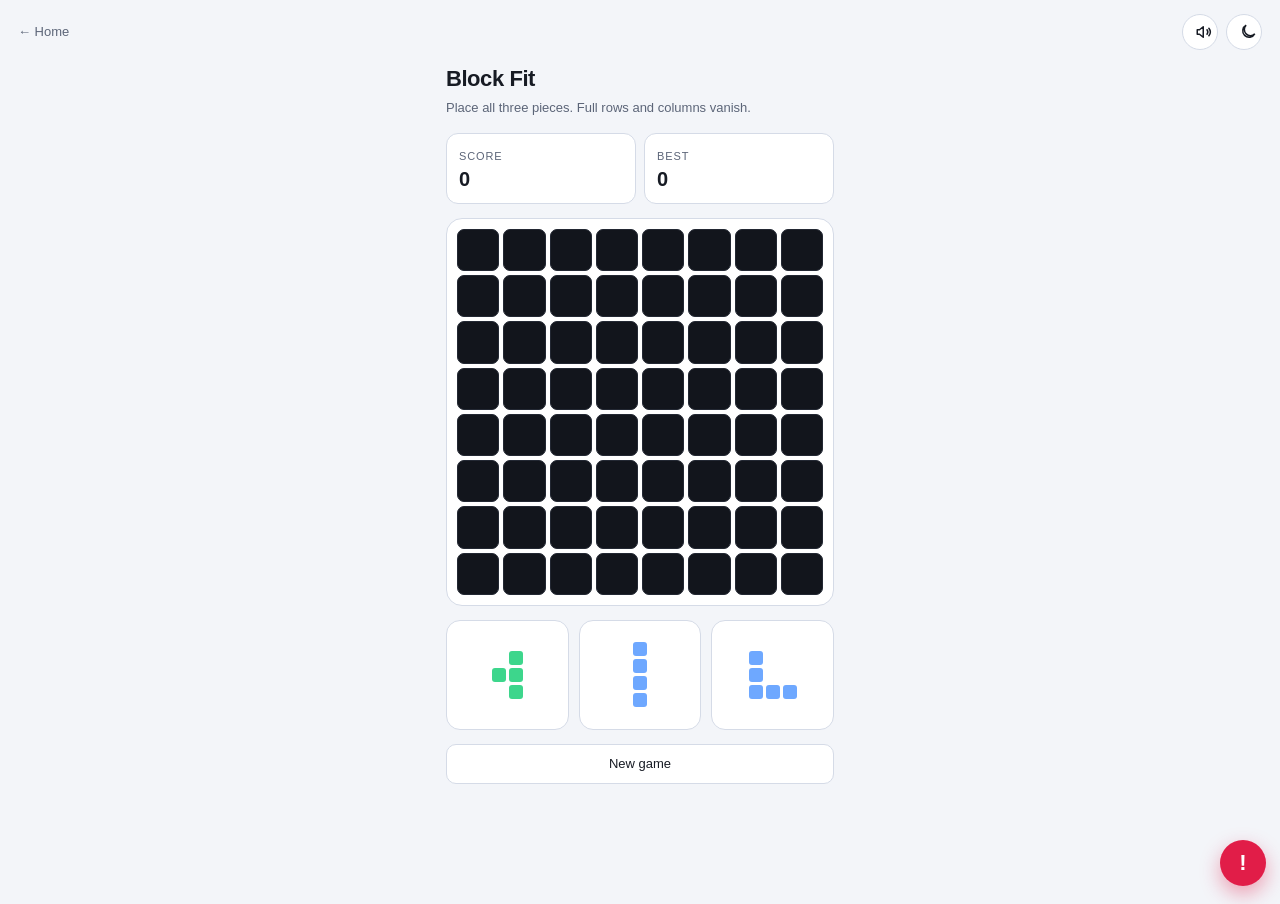
==== games/block-fit/index.html @ 98787c84 "Site-wide theme, scaling, panic cover, and Link to QR Light/dark follows the device on first visit a" ====
<!DOCTYPE html>
<html lang="en">
<head>
  <meta charset="UTF-8" />
  <meta name="viewport" content="width=device-width, initial-scale=1, maximum-scale=1, user-scalable=no, viewport-fit=cover" />
  <title>Block Fit</title>
  <meta name="description" content="Place pieces, clear lines." />
  <meta name="referrer" content="no-referrer" />
  <link rel="icon" href="data:image/svg+xml,%3Csvg xmlns='http://www.w3.org/2000/svg' viewBox='0 0 16 16'%3E%3Crect width='16' height='16' rx='4' fill='%23171a21'/%3E%3Crect x='3' y='3' width='4' height='4' rx='1' fill='%236ea8ff'/%3E%3Crect x='8' y='3' width='5' height='4' rx='1' fill='%233dd68c'/%3E%3Crect x='3' y='8' width='10' height='5' rx='1' fill='%23ffb020'/%3E%3C/svg%3E" />
  <style>
    :root {
      --bg: #0f1115; --panel: #171a21; --panel-2: #1e232d; --line: #2a3140;
      --text: #e8edf5; --muted: #8b95a8; --accent: #6ea8ff; --gap: 4px;
    }
    * { box-sizing: border-box; }
    html, body { margin: 0; background: var(--bg); color: var(--text); font: 15px/1.4 -apple-system, BlinkMacSystemFont, "Segoe UI", sans-serif; }
    body { min-height: 100vh; touch-action: none; overflow-x: hidden; }
    .bar { display: flex; justify-content: space-between; align-items: center; padding: 14px 18px; gap: 8px; }
    .bar a { color: var(--muted); text-decoration: none; font-size: 13px; }
    .bar a:hover { color: var(--accent); }
    .bar button {
      appearance: none; background: var(--panel); border: 1px solid var(--line); color: var(--text);
      border-radius: 999px; padding: 6px 12px; cursor: pointer; font: inherit; font-size: 13px;
    }
    .wrap { max-width: 420px; margin: 0 auto; padding: 0 16px 48px; }
    h1 { font-size: 22px; letter-spacing: -.02em; margin: 0 0 4px; }
    .sub { color: var(--muted); font-size: 13px; margin: 0 0 16px; }
    .hud { display: flex; gap: 8px; margin-bottom: 14px; }
    .stat { flex: 1; background: var(--panel); border: 1px solid var(--line); border-radius: 12px; padding: 10px 12px; }
    .stat b { display: block; font-size: 20px; font-variant-numeric: tabular-nums; }
    .stat span { color: var(--muted); font-size: 11px; letter-spacing: .08em; text-transform: uppercase; }
    .stage { position: relative; }
    .board-wrap {
      background: var(--panel); border: 1px solid var(--line); border-radius: 16px; padding: 10px;
      transition: transform 80ms ease;
    }
    .board-wrap.shake { transform: translate(2px, -1px); }
    .board {
      display: grid; grid-template-columns: repeat(8, 1fr); gap: var(--gap);
    }
    .cell {
      aspect-ratio: 1; border-radius: 7px; background: #12151c; border: 1px solid #232833;
      transition: transform 120ms ease, background 80ms ease, opacity 180ms ease;
    }
    .cell.on { border-color: transparent; }
    .cell.pop { transform: scale(1.08); }
    .cell.ghost { opacity: .5; }
    .cell.bad { background: #3a1d22 !important; }
    .cell.clearing { transform: scale(0); opacity: 0; }
    .fx { position: absolute; inset: 0; pointer-events: none; overflow: hidden; border-radius: 16px; }
    .spark {
      position: absolute; width: 8px; height: 8px; border-radius: 50%;
      animation: spark .45s ease-out forwards;
    }
    @keyframes spark {
      to { transform: translate(var(--dx), var(--dy)) scale(0); opacity: 0; }
    }
    .float {
      position: absolute; font-weight: 700; color: #fff; pointer-events: none;
      animation: float 700ms ease-out forwards; text-shadow: 0 2px 8px #000;
    }
    @keyframes float {
      to { transform: translateY(-36px); opacity: 0; }
    }
    .tray { display: grid; grid-template-columns: repeat(3, 1fr); gap: 10px; margin-top: 14px; }
    .piece {
      background: var(--panel); border: 1px solid var(--line); border-radius: 14px;
      display: grid; place-items: center; padding: 10px; cursor: grab; min-height: 110px; user-select: none;
    }
    .piece.selected { border-color: var(--accent); box-shadow: 0 0 0 1px var(--accent) inset; }
    .piece.used { opacity: .18; pointer-events: none; }
    .mini { display: grid; gap: 3px; }
    .mini i { display: block; width: 14px; height: 14px; border-radius: 3px; }
    .actions { display: flex; gap: 8px; margin-top: 14px; }
    .actions button {
      appearance: none; flex: 1; background: var(--panel); color: var(--text);
      border: 1px solid var(--line); border-radius: 10px; padding: 10px; cursor: pointer; font: inherit; font-size: 13px;
    }
    .overlay {
      position: fixed; inset: 0; background: rgba(8,10,14,.72); display: none; place-items: center; padding: 20px;
    }
    .overlay.show { display: grid; }
    .modal { background: var(--panel); border: 1px solid var(--line); border-radius: 16px; padding: 24px; width: min(360px, 100%); text-align: center; }
    .modal h2 { margin: 0 0 8px; }
    .modal p { color: var(--muted); margin: 0 0 16px; }
    .drag { position: fixed; pointer-events: none; z-index: 30; filter: drop-shadow(0 12px 18px rgba(0,0,0,.5)); }
  </style>
  <link rel="stylesheet" href="../../shared/site.css" />
  <script src="../../shared/site.js"></script>
</head>
<body>
  <div class="bar">
    <a href="../../">← Home</a>
    <button type="button" id="mute">Sound on</button>
  </div>
  <div class="wrap">
    <h1>Block Fit</h1>
    <p class="sub">Place all three pieces. Full rows and columns vanish.</p>
    <div class="hud">
      <div class="stat"><span>Score</span><b id="score">0</b></div>
      <div class="stat"><span>Best</span><b id="best">0</b></div>
    </div>
    <div class="stage">
      <div class="board-wrap" id="wrap"><div class="board" id="board"></div><div class="fx" id="fx"></div></div>
    </div>
    <div class="tray" id="tray"></div>
    <div class="actions"><button type="button" id="restart">New game</button></div>
  </div>
  <div class="overlay" id="over">
    <div class="modal">
      <h2>Board full</h2>
      <p id="overMsg">No more pieces fit.</p>
      <button type="button" id="again">Play again</button>
    </div>
  </div>
  <script>
    (function () {
      const SIZE = 8;
      const COLORS = ["#6ea8ff", "#3dd68c", "#ffb020", "#c084fc", "#fb7185"];
      const SHAPES = [
        [[0,0]], [[0,0],[0,1]], [[0,0],[1,0]],
        [[0,0],[0,1],[0,2]], [[0,0],[1,0],[2,0]],
        [[0,0],[0,1],[1,0],[1,1]],
        [[0,0],[0,1],[0,2],[0,3]], [[0,0],[1,0],[2,0],[3,0]],
        [[0,0],[0,1],[0,2],[1,2]], [[0,0],[1,0],[2,0],[2,1]],
        [[0,0],[0,1],[1,0]], [[0,1],[1,0],[1,1],[1,2]],
        [[0,0],[1,0],[1,1]], [[0,0],[0,1],[1,1],[1,2]],
        [[0,1],[0,2],[1,0],[1,1]],
        [[0,0],[1,0],[2,0],[2,1],[2,2]],
        [[0,0],[0,1],[0,2],[1,0],[2,0]],
        [[0,0],[0,1],[0,2],[1,1]], [[0,1],[1,0],[1,1],[2,1]]
      ];

      const boardEl = document.getElementById("board");
      const wrapEl = document.getElementById("wrap");
      const fxEl = document.getElementById("fx");
      const trayEl = document.getElementById("tray");
      const muteBtn = document.getElementById("mute");
      const cells = [];
      let grid = Array.from({ length: SIZE }, function () { return Array(SIZE).fill(0); });
      let score = 0;
      let best = parseInt(localStorage.getItem("block-fit-best") || "0", 10) || 0;
      let tray = [null, null, null];
      let selected = -1;
      let drag = null;
      let muted = localStorage.getItem("block-fit-mute") === "1";
      let audioCtx = null, master = null;

      document.getElementById("best").textContent = String(best);
      setMuteIcon(muteBtn, muted);

      for (let r = 0; r < SIZE; r++) {
        for (let c = 0; c < SIZE; c++) {
          const d = document.createElement("div");
          d.className = "cell";
          d.dataset.r = String(r);
          d.dataset.c = String(c);
          boardEl.appendChild(d);
          cells.push(d);
        }
      }
      function cellAt(r, c) { return cells[r * SIZE + c]; }

      function unlockAudio() {
        if (!audioCtx) {
          audioCtx = new (window.AudioContext || window.webkitAudioContext)();
          master = audioCtx.createGain();
          master.connect(audioCtx.destination);
          master.gain.value = muted ? 0 : 0.22;
        }
        if (audioCtx.state === "suspended") audioCtx.resume();
      }
      window.addEventListener("pointerdown", unlockAudio, { once: true });

      function tone(freq, dur, type, vol, slide) {
        if (!audioCtx || muted) return;
        const t = audioCtx.currentTime;
        const o = audioCtx.createOscillator();
        const g = audioCtx.createGain();
        o.type = type || "square";
        o.frequency.setValueAtTime(freq, t);
        if (slide) o.frequency.exponentialRampToValueAtTime(slide, t + dur);
        g.gain.setValueAtTime(vol || 0.12, t);
        g.gain.exponentialRampToValueAtTime(0.001, t + dur);
        o.connect(g); g.connect(master);
        o.start(t); o.stop(t + dur + 0.02);
      }
      function sfx(name, extra) {
        if (name === "pick") tone(420, 0.06, "triangle", 0.08);
        if (name === "place") { tone(180, 0.08, "square", 0.1); tone(360, 0.07, "triangle", 0.06); }
        if (name === "clear") {
          const n = extra || 1;
          tone(320 + n * 40, 0.16, "square", 0.12, 640 + n * 80);
          tone(160, 0.2, "sawtooth", 0.05);
        }
        if (name === "over") { tone(240, 0.28, "triangle", 0.1, 80); }
        if (name === "deny") tone(90, 0.1, "square", 0.08);
      }

      function randomPiece() {
        return {
          cells: SHAPES[Math.floor(Math.random() * SHAPES.length)].map(function (p) { return p.slice(); }),
          color: COLORS[Math.floor(Math.random() * COLORS.length)]
        };
      }
      function refillTray() {
        if (!tray.every(function (p) { return !p; })) return;
        var shapesFit = SHAPES.some(anyFitShape);
        if (!shapesFit) {
          tray = [randomPiece(), randomPiece(), randomPiece()];
          return;
        }
        var tries = 0, next;
        do {
          next = [randomPiece(), randomPiece(), randomPiece()];
          tries++;
        } while (tries < 80 && !next.some(anyFit));
        tray = next;
      }
      function anyFitShape(cells) {
        return anyFit({ cells: cells });
      }
      function canPlace(piece, r0, c0) {
        for (let i = 0; i < piece.cells.length; i++) {
          const r = r0 + piece.cells[i][0], c = c0 + piece.cells[i][1];
          if (r < 0 || c < 0 || r >= SIZE || c >= SIZE || grid[r][c]) return false;
        }
        return true;
      }
      function anyFit(piece) {
        for (let r = 0; r < SIZE; r++) for (let c = 0; c < SIZE; c++) if (canPlace(piece, r, c)) return true;
        return false;
      }

      function burst(r, c, color) {
        const el = cellAt(r, c);
        const br = wrapEl.getBoundingClientRect();
        const cr = el.getBoundingClientRect();
        const x = cr.left - br.left + cr.width / 2;
        const y = cr.top - br.top + cr.height / 2;
        for (let i = 0; i < 7; i++) {
          const s = document.createElement("div");
          s.className = "spark";
          const ang = Math.random() * Math.PI * 2, dist = 18 + Math.random() * 28;
          s.style.left = x + "px"; s.style.top = y + "px";
          s.style.background = color || "#fff";
          s.style.setProperty("--dx", Math.cos(ang) * dist + "px");
          s.style.setProperty("--dy", Math.sin(ang) * dist + "px");
          fxEl.appendChild(s);
          setTimeout(function () { s.remove(); }, 450);
        }
      }
      function floatText(text, r, c) {
        const el = cellAt(Math.max(0, Math.min(SIZE - 1, r)), Math.max(0, Math.min(SIZE - 1, c)));
        const br = wrapEl.getBoundingClientRect();
        const cr = el.getBoundingClientRect();
        const n = document.createElement("div");
        n.className = "float";
        n.textContent = text;
        n.style.left = (cr.left - br.left) + "px";
        n.style.top = (cr.top - br.top) + "px";
        fxEl.appendChild(n);
        setTimeout(function () { n.remove(); }, 700);
      }

      function place(piece, r0, c0) {
        piece.cells.forEach(function (p) {
          grid[r0 + p[0]][c0 + p[1]] = piece.color;
          const el = cellAt(r0 + p[0], c0 + p[1]);
          el.classList.add("pop");
          setTimeout(function () { el.classList.remove("pop"); }, 140);
        });
        sfx("place");
        let rows = [], cols = [];
        for (let r = 0; r < SIZE; r++) if (grid[r].every(Boolean)) rows.push(r);
        for (let c = 0; c < SIZE; c++) {
          let full = true;
          for (let r = 0; r < SIZE; r++) if (!grid[r][c]) { full = false; break; }
          if (full) cols.push(c);
        }
        const n = rows.length + cols.length;
        if (n) {
          rows.forEach(function (r) { for (let c = 0; c < SIZE; c++) burst(r, c, grid[r][c] || piece.color); });
          cols.forEach(function (c) { for (let r = 0; r < SIZE; r++) burst(r, c, grid[r][c] || piece.color); });
          rows.forEach(function (r) { for (let c = 0; c < SIZE; c++) { cellAt(r, c).classList.add("clearing"); grid[r][c] = 0; } });
          cols.forEach(function (c) { for (let r = 0; r < SIZE; r++) { cellAt(r, c).classList.add("clearing"); grid[r][c] = 0; } });
          wrapEl.classList.add("shake");
          setTimeout(function () { wrapEl.classList.remove("shake"); }, 100);
          sfx("clear", n);
          floatText("+" + (n * 10 * n), r0, c0);
          setTimeout(function () {
            cells.forEach(function (el) { el.classList.remove("clearing"); });
            paintBoard();
          }, 160);
        }
        score += piece.cells.length + (n ? n * 10 * n : 0);
        if (score > best) { best = score; localStorage.setItem("block-fit-best", String(best)); }
      }

      function paintBoard(ghost, valid) {
        for (let r = 0; r < SIZE; r++) {
          for (let c = 0; c < SIZE; c++) {
            const el = cellAt(r, c);
            if (!el.classList.contains("clearing")) {
              el.className = "cell" + (grid[r][c] ? " on" : "");
              el.style.background = grid[r][c] || "";
            }
          }
        }
        if (!ghost) return;
        ghost.cells.forEach(function (p) {
          const r = ghost.r + p[0], c = ghost.c + p[1];
          if (r < 0 || c < 0 || r >= SIZE || c >= SIZE) return;
          const el = cellAt(r, c);
          el.classList.add(valid ? "ghost" : "bad");
          if (valid) el.style.background = ghost.color;
        });
      }

      function renderMini(piece, cellPx) {
        const maxR = Math.max.apply(null, piece.cells.map(function (p) { return p[0]; }));
        const maxC = Math.max.apply(null, piece.cells.map(function (p) { return p[1]; }));
        const mini = document.createElement("div");
        mini.className = "mini";
        mini.style.gridTemplateColumns = "repeat(" + (maxC + 1) + ", " + cellPx + "px)";
        mini.style.gridTemplateRows = "repeat(" + (maxR + 1) + ", " + cellPx + "px)";
        for (let r = 0; r <= maxR; r++) {
          for (let c = 0; c <= maxC; c++) {
            const i = document.createElement("i");
            i.style.width = cellPx + "px"; i.style.height = cellPx + "px";
            const hit = piece.cells.some(function (p) { return p[0] === r && p[1] === c; });
            i.style.background = hit ? piece.color : "transparent";
            mini.appendChild(i);
          }
        }
        return mini;
      }

      function renderTray() {
        trayEl.textContent = "";
        tray.forEach(function (piece, idx) {
          const box = document.createElement("div");
          box.className = "piece" + (piece ? "" : " used") + (selected === idx ? " selected" : "");
          if (piece) {
            box.appendChild(renderMini(piece, 14));
            box.addEventListener("pointerdown", function (ev) { startDrag(ev, idx, box); });
          }
          trayEl.appendChild(box);
        });
      }

      function grabOffset(ev, box, piece) {
        const mini = box.querySelector(".mini");
        if (!mini) return { r: 0, c: 0 };
        const maxR = Math.max.apply(null, piece.cells.map(function (p) { return p[0]; }));
        const maxC = Math.max.apply(null, piece.cells.map(function (p) { return p[1]; }));
        const rect = mini.getBoundingClientRect();
        const cw = rect.width / (maxC + 1);
        const ch = rect.height / (maxR + 1);
        let offC = Math.floor((ev.clientX - rect.left) / cw);
        let offR = Math.floor((ev.clientY - rect.top) / ch);
        offC = Math.max(0, Math.min(maxC, offC));
        offR = Math.max(0, Math.min(maxR, offR));
        let best = piece.cells[0], bestD = 1e9;
        piece.cells.forEach(function (p) {
          const d = Math.abs(p[0] - offR) + Math.abs(p[1] - offC);
          if (d < bestD) { bestD = d; best = p; }
        });
        return { r: best[0], c: best[1] };
      }

      function hud() {
        document.getElementById("score").textContent = String(score);
        document.getElementById("best").textContent = String(best);
      }
      function checkOver() {
        const live = tray.filter(Boolean);
        if (!live.length) return;
        if (live.some(anyFit)) return;
        sfx("over");
        document.getElementById("overMsg").textContent = "Score " + score + (score >= best ? " · new best" : "");
        document.getElementById("over").classList.add("show");
      }
      function tryDrop(idx, r, c) {
        const piece = tray[idx];
        if (!piece || !canPlace(piece, r, c)) { sfx("deny"); return false; }
        place(piece, r, c);
        tray[idx] = null;
        selected = -1;
        refillTray();
        hud();
        paintBoard();
        renderTray();
        checkOver();
        return true;
      }

      function startDrag(ev, idx, box) {
        if (!tray[idx]) return;
        ev.preventDefault();
        unlockAudio();
        sfx("pick");
        const off = grabOffset(ev, box, tray[idx]);
        const ghost = renderMini(tray[idx], 22);
        ghost.classList.add("drag");
        document.body.appendChild(ghost);
        drag = { idx: idx, el: ghost, offR: off.r, offC: off.c, cell: 22, moved: false };
        selected = idx;
        renderTray();
        moveDrag(ev);
      }

      function boardCellSize() {
        const el = cells[0];
        return el ? el.getBoundingClientRect().width : 36;
      }

      function moveDrag(ev) {
        if (!drag) return;
        const size = 22;
        drag.el.style.left = (ev.clientX - (drag.offC + 0.5) * (size + 3)) + "px";
        drag.el.style.top = (ev.clientY - (drag.offR + 0.5) * (size + 3)) + "px";
        const pos = hoverCell(ev);
        if (pos) {
          const r = pos.r - drag.offR, c = pos.c - drag.offC;
          paintBoard({ r: r, c: c, cells: tray[drag.idx].cells, color: tray[drag.idx].color }, canPlace(tray[drag.idx], r, c));
        } else paintBoard();
      }

      function hoverCell(ev) {
        const t = document.elementFromPoint(ev.clientX, ev.clientY);
        if (!t || !t.classList || !t.classList.contains("cell")) return null;
        return { r: +t.dataset.r, c: +t.dataset.c };
      }

      function endDrag(ev) {
        if (!drag) return;
        const idx = drag.idx, offR = drag.offR, offC = drag.offC;
        const pos = hoverCell(ev);
        drag.el.remove();
        drag = null;
        if (pos) tryDrop(idx, pos.r - offR, pos.c - offC);
        else paintBoard();
      }

      window.addEventListener("pointermove", moveDrag);
      window.addEventListener("pointerup", endDrag);

      muteBtn.addEventListener("click", function () {
        unlockAudio();
        muted = !muted;
        localStorage.setItem("block-fit-mute", muted ? "1" : "0");
        setMuteIcon(muteBtn, muted);
        if (master) master.gain.setTargetAtTime(muted ? 0 : 0.22, audioCtx.currentTime, 0.02);
      });

      function reset() {
        grid = Array.from({ length: SIZE }, function () { return Array(SIZE).fill(0); });
        score = 0; tray = [null, null, null]; selected = -1;
        document.getElementById("over").classList.remove("show");
        refillTray(); hud(); paintBoard(); renderTray();
      }
      document.getElementById("restart").onclick = reset;
      document.getElementById("again").onclick = reset;
      reset();
    })();
  </script>
</body>
</html>
---- shared/site.css ----
html[data-theme="dark"] {
  --bg: #0f1115;
  --panel: #171a21;
  --panel-2: #1e232d;
  --line: #2a3140;
  --line-hover: #3d4c68;
  --text: #e8edf5;
  --muted: #8b95a8;
  --accent: #6ea8ff;
  --shadow: 0 10px 30px rgba(0,0,0,.35);
  color-scheme: dark;
}
html[data-theme="light"] {
  --bg: #f3f5f9;
  --panel: #ffffff;
  --panel-2: #eef1f6;
  --line: #d5dbe7;
  --line-hover: #b7c0d0;
  --text: #171b24;
  --muted: #5c6578;
  --accent: #3b6fd4;
  --shadow: 0 10px 28px rgba(24, 34, 55, .08);
  color-scheme: light;
}
html {
  -webkit-text-size-adjust: 100%;
  text-size-adjust: 100%;
}
html, body {
  min-height: 100dvh;
}
body.game-page { padding-bottom: 72px; }
.icon-btn {
  appearance: none;
  width: 36px;
  height: 36px;
  min-width: 36px;
  padding: 0;
  display: grid;
  place-items: center;
  border-radius: 999px;
  border: 1px solid var(--line);
  background: var(--panel);
  color: var(--text);
  cursor: pointer;
  flex-shrink: 0;
}
.icon-btn:hover { border-color: var(--accent); color: var(--accent); }
.icon-btn svg { width: 18px; height: 18px; display: block; pointer-events: none; }
.bar { gap: 8px; }
.bar-end { display: flex; gap: 8px; align-items: center; margin-left: auto; }
.panic-btn {
  position: fixed;
  z-index: 10000;
  right: max(14px, env(safe-area-inset-right));
  bottom: max(14px, env(safe-area-inset-bottom));
  width: 46px;
  height: 46px;
  border: 0;
  border-radius: 50%;
  background: #e11d48;
  color: #fff;
  font: 800 22px/1 -apple-system, BlinkMacSystemFont, "Segoe UI", sans-serif;
  cursor: pointer;
  box-shadow: 0 8px 20px rgba(225, 29, 72, .4);
}
.panic-btn:hover { filter: brightness(1.08); }
.cover {
  position: fixed;
  inset: 0;
  z-index: 9998;
  display: none;
  background: #000;
  color: #fff;
  font: 16px/1.2 -apple-system, BlinkMacSystemFont, "Segoe UI", sans-serif;
}
.cover.show { display: flex; flex-direction: column; }
.cover .calc-top {
  padding: max(18px, env(safe-area-inset-top)) 20px 8px;
  text-align: right;
  font-variant-numeric: tabular-nums;
  font-size: clamp(40px, 12vw, 64px);
  font-weight: 300;
  min-height: 22vh;
  display: flex;
  align-items: flex-end;
  justify-content: flex-end;
  word-break: break-all;
}
.cover .calc-pad {
  flex: 1;
  display: grid;
  grid-template-columns: repeat(4, 1fr);
  gap: 10px;
  padding: 10px 12px max(16px, env(safe-area-inset-bottom));
}
.cover .calc-pad button {
  appearance: none;
  border: 0;
  border-radius: 50%;
  background: #333;
  color: #fff;
  font-size: clamp(22px, 5vw, 28px);
  cursor: pointer;
}
.cover .calc-pad button.op { background: #ff9f0a; color: #fff; }
.cover .calc-pad button.fn { background: #a5a5a5; color: #000; }
.cover .calc-pad button.zero { grid-column: span 2; border-radius: 999px; }
@media (max-width: 520px) {
  h1 { font-size: clamp(20px, 6vw, 28px); }
  .hud { flex-wrap: wrap; }
  .stat { min-width: calc(50% - 8px); }
  .wrap { width: min(100% - 16px, 560px); }
}
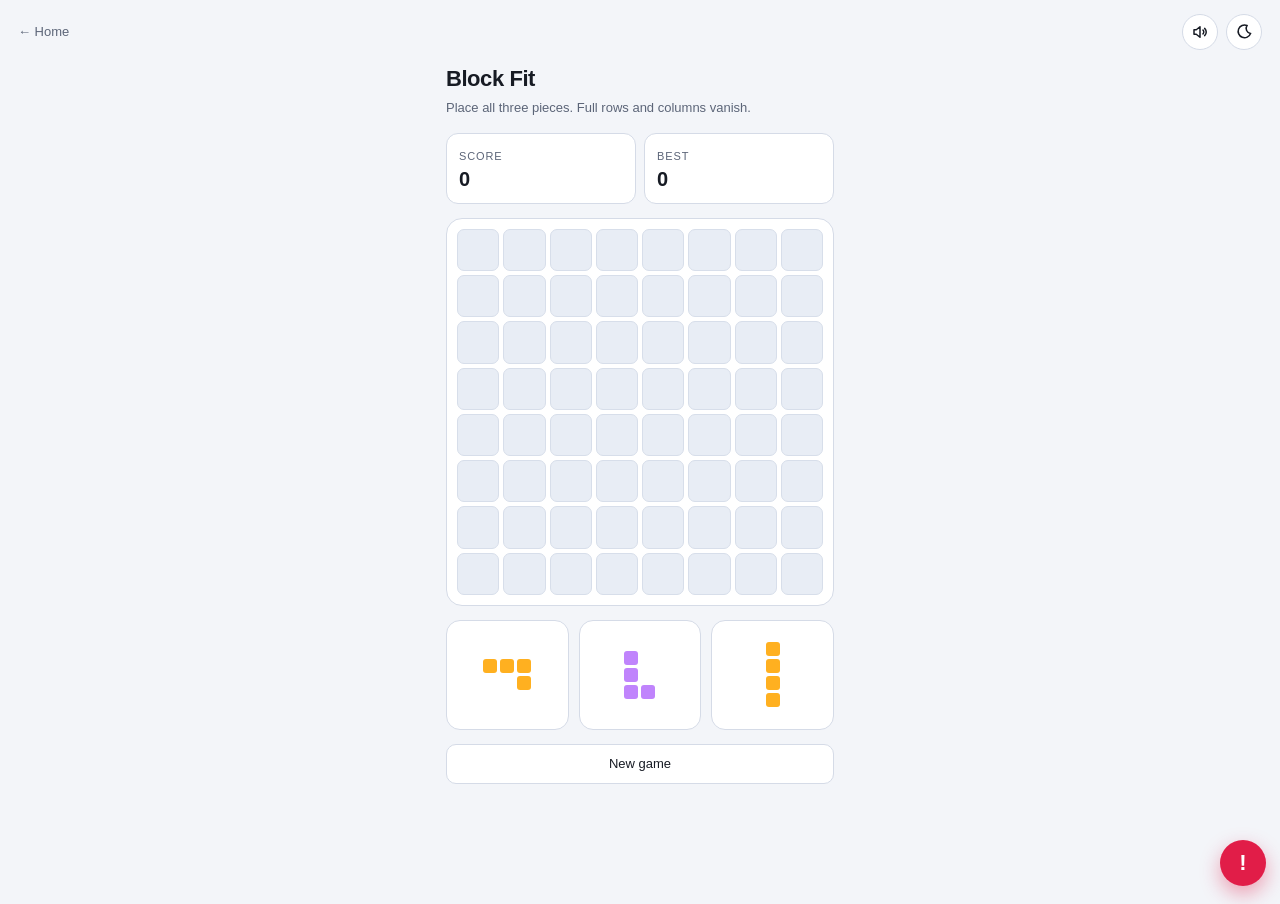
==== commit 0c9a8e0d: "Google-style desktop calculator, light-mode grids, meta extractor Panic cover is PC-only and looks l" ====
--- a/games/block-fit/index.html
+++ b/games/block-fit/index.html
@@ -39,7 +39,7 @@
       display: grid; grid-template-columns: repeat(8, 1fr); gap: var(--gap);
     }
     .cell {
-      aspect-ratio: 1; border-radius: 7px; background: #12151c; border: 1px solid #232833;
+      aspect-ratio: 1; border-radius: 7px; background: var(--cell); border: 1px solid var(--cell-2);
       transition: transform 120ms ease, background 80ms ease, opacity 180ms ease;
     }
     .cell.on { border-color: transparent; }
--- a/shared/site.css
+++ b/shared/site.css
@@ -8,6 +8,21 @@
   --muted: #8b95a8;
   --accent: #6ea8ff;
   --shadow: 0 10px 30px rgba(0,0,0,.35);
+  --cell: #12151c;
+  --cell-2: #232833;
+  --cell-win: #1c2a22;
+  --pad-ring: #0b0d11;
+  --key: #2a3140;
+  --key-bad: #12151c;
+  --bad: #232833;
+  --calc-bg: #202124;
+  --calc-key: #3c4043;
+  --calc-fn: #5f6368;
+  --calc-op: #8ab4f8;
+  --calc-eq: #8ab4f8;
+  --calc-ink: #e8eaed;
+  --calc-muted: #9aa0a6;
+  --calc-desk: #17181b;
   color-scheme: dark;
 }
 html[data-theme="light"] {
@@ -20,35 +35,76 @@
   --muted: #5c6578;
   --accent: #3b6fd4;
   --shadow: 0 10px 28px rgba(24, 34, 55, .08);
+  --cell: #e8edf5;
+  --cell-2: #d7deea;
+  --cell-win: #c8f0d8;
+  --pad-ring: #d5dbe7;
+  --key: #e2e6ee;
+  --key-bad: #9aa3b4;
+  --bad: #9aa3b4;
+  --calc-bg: #ffffff;
+  --calc-key: #f1f3f4;
+  --calc-fn: #e8eaed;
+  --calc-op: #1a73e8;
+  --calc-eq: #1a73e8;
+  --calc-ink: #202124;
+  --calc-muted: #5f6368;
+  --calc-desk: #e8eaed;
   color-scheme: light;
 }
 html {
   -webkit-text-size-adjust: 100%;
   text-size-adjust: 100%;
 }
-html, body {
-  min-height: 100dvh;
-}
+html, body { min-height: 100dvh; }
+body { overflow-x: hidden; }
 body.game-page { padding-bottom: 72px; }
-.icon-btn {
-  appearance: none;
-  width: 36px;
-  height: 36px;
-  min-width: 36px;
-  padding: 0;
-  display: grid;
-  place-items: center;
-  border-radius: 999px;
+.icon-btn,
+.bar button.icon-btn,
+.bar-end button.icon-btn,
+header .icon-btn {
+  appearance: none !important;
+  box-sizing: border-box;
+  width: 36px !important;
+  height: 36px !important;
+  min-width: 36px !important;
+  min-height: 36px !important;
+  max-width: 36px;
+  max-height: 36px;
+  padding: 0 !important;
+  margin: 0;
+  display: flex !important;
+  align-items: center !important;
+  justify-content: center !important;
+  line-height: 0 !important;
+  font-size: 0 !important;
+  border-radius: 999px !important;
   border: 1px solid var(--line);
   background: var(--panel);
   color: var(--text);
   cursor: pointer;
   flex-shrink: 0;
-}
-.icon-btn:hover { border-color: var(--accent); color: var(--accent); }
-.icon-btn svg { width: 18px; height: 18px; display: block; pointer-events: none; }
+  overflow: hidden;
+}
+.icon-btn:hover,
+.bar button.icon-btn:hover { border-color: var(--accent); color: var(--accent); }
+.icon-btn svg,
+.bar button.icon-btn svg {
+  width: 18px !important;
+  height: 18px !important;
+  display: block !important;
+  margin: 0 auto !important;
+  flex: none;
+  pointer-events: none;
+}
 .bar { gap: 8px; }
-.bar-end { display: flex; gap: 8px; align-items: center; margin-left: auto; }
+.bar-end {
+  display: flex;
+  gap: 8px;
+  align-items: center;
+  margin-left: auto;
+  line-height: 0;
+}
 .panic-btn {
   position: fixed;
   z-index: 10000;
@@ -70,45 +126,105 @@
   inset: 0;
   z-index: 9998;
   display: none;
-  background: #000;
-  color: #fff;
-  font: 16px/1.2 -apple-system, BlinkMacSystemFont, "Segoe UI", sans-serif;
-}
-.cover.show { display: flex; flex-direction: column; }
+  align-items: center;
+  justify-content: center;
+  padding: 20px;
+  background: var(--calc-desk);
+}
+.cover.show { display: flex; }
+.cover .calc {
+  width: min(420px, calc(100vw - 40px));
+  height: min(640px, calc(100vh - 40px));
+  background: var(--calc-bg);
+  color: var(--calc-ink);
+  border-radius: 8px;
+  box-shadow: 0 1px 3px rgba(0,0,0,.16), 0 24px 48px rgba(0,0,0,.18);
+  display: flex;
+  flex-direction: column;
+  overflow: hidden;
+  font-family: Arial, Helvetica, sans-serif;
+}
+.cover.sci .calc {
+  width: min(560px, calc(100vw - 40px));
+  height: min(700px, calc(100vh - 40px));
+}
+.cover .calc-bar {
+  display: flex;
+  align-items: center;
+  justify-content: space-between;
+  padding: 12px 14px 0;
+  gap: 10px;
+}
+.cover .calc-bar span {
+  font-size: 16px;
+  font-weight: 500;
+}
+.cover .calc-bar button {
+  appearance: none;
+  border: 1px solid var(--line);
+  background: transparent;
+  color: var(--calc-ink);
+  border-radius: 4px;
+  padding: 6px 10px;
+  cursor: pointer;
+  font: 13px Arial, sans-serif;
+}
 .cover .calc-top {
-  padding: max(18px, env(safe-area-inset-top)) 20px 8px;
+  padding: 8px 18px 10px;
   text-align: right;
+  min-height: 96px;
+  display: flex;
+  flex-direction: column;
+  justify-content: flex-end;
+}
+.cover .calc-sub {
+  color: var(--calc-muted);
+  font-size: 14px;
+  min-height: 1.2em;
+}
+.cover .calc-top #calcDisp {
+  font-size: clamp(36px, 6vh, 48px);
+  font-weight: 400;
   font-variant-numeric: tabular-nums;
-  font-size: clamp(40px, 12vw, 64px);
-  font-weight: 300;
-  min-height: 22vh;
-  display: flex;
-  align-items: flex-end;
-  justify-content: flex-end;
   word-break: break-all;
+  line-height: 1.15;
 }
 .cover .calc-pad {
   flex: 1;
   display: grid;
   grid-template-columns: repeat(4, 1fr);
-  gap: 10px;
-  padding: 10px 12px max(16px, env(safe-area-inset-bottom));
-}
+  grid-auto-rows: 1fr;
+  gap: 8px;
+  padding: 8px 12px 14px;
+  min-height: 0;
+}
+.cover.sci .calc-pad { grid-template-columns: repeat(5, 1fr); }
+.cover .calc-pad .sci { display: none; }
+.cover.sci .calc-pad .sci { display: block; }
 .cover .calc-pad button {
   appearance: none;
   border: 0;
-  border-radius: 50%;
-  background: #333;
+  width: 100%;
+  height: 100%;
+  border-radius: 4px;
+  background: var(--calc-key);
+  color: var(--calc-ink);
+  font-size: clamp(16px, 2.4vh, 22px);
+  cursor: pointer;
+  font-family: Arial, Helvetica, sans-serif;
+}
+.cover .calc-pad button.fn { background: var(--calc-fn); font-size: clamp(13px, 2vh, 16px); }
+.cover .calc-pad button.op,
+.cover .calc-pad button.eq {
+  background: var(--calc-op);
   color: #fff;
-  font-size: clamp(22px, 5vw, 28px);
-  cursor: pointer;
-}
-.cover .calc-pad button.op { background: #ff9f0a; color: #fff; }
-.cover .calc-pad button.fn { background: #a5a5a5; color: #000; }
-.cover .calc-pad button.zero { grid-column: span 2; border-radius: 999px; }
+}
+html[data-theme="dark"] .cover .calc-pad button.op,
+html[data-theme="dark"] .cover .calc-pad button.eq { color: #202124; }
+.cover .calc-pad button:hover { filter: brightness(1.06); }
+.cover .calc-pad button:active { filter: brightness(.94); }
 @media (max-width: 520px) {
   h1 { font-size: clamp(20px, 6vw, 28px); }
   .hud { flex-wrap: wrap; }
   .stat { min-width: calc(50% - 8px); }
-  .wrap { width: min(100% - 16px, 560px); }
-}
+}
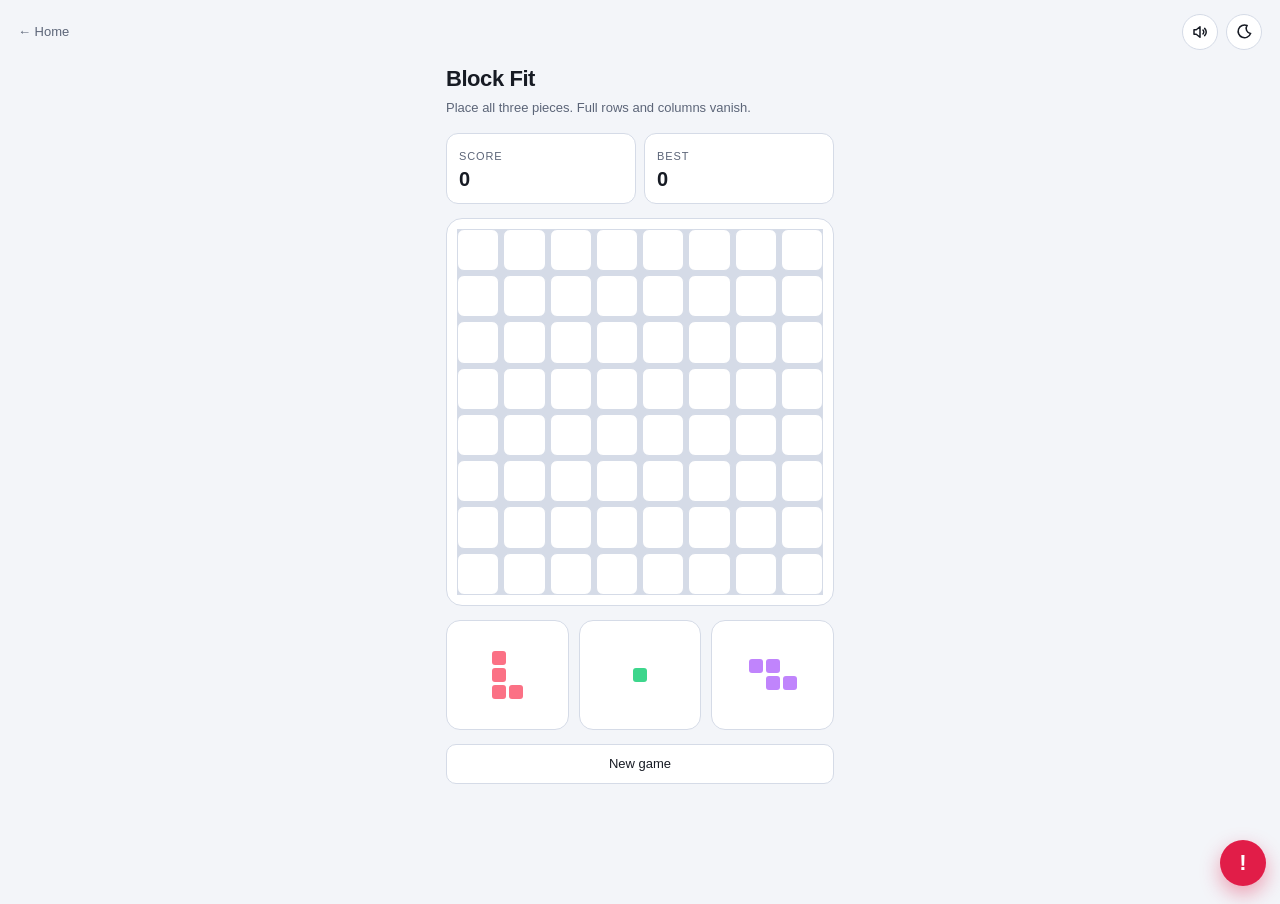
==== commit 5d797537: "Show grids on Block Fit, Minesweeper, and Slide Use the theme line colour as the gap so empty cells " ====
--- a/games/block-fit/index.html
+++ b/games/block-fit/index.html
@@ -37,9 +37,10 @@
     .board-wrap.shake { transform: translate(2px, -1px); }
     .board {
       display: grid; grid-template-columns: repeat(8, 1fr); gap: var(--gap);
+      background: var(--line);
     }
     .cell {
-      aspect-ratio: 1; border-radius: 7px; background: var(--cell); border: 1px solid var(--cell-2);
+      aspect-ratio: 1; border-radius: 7px; background: var(--panel); border: 1px solid var(--line);
       transition: transform 120ms ease, background 80ms ease, opacity 180ms ease;
     }
     .cell.on { border-color: transparent; }
